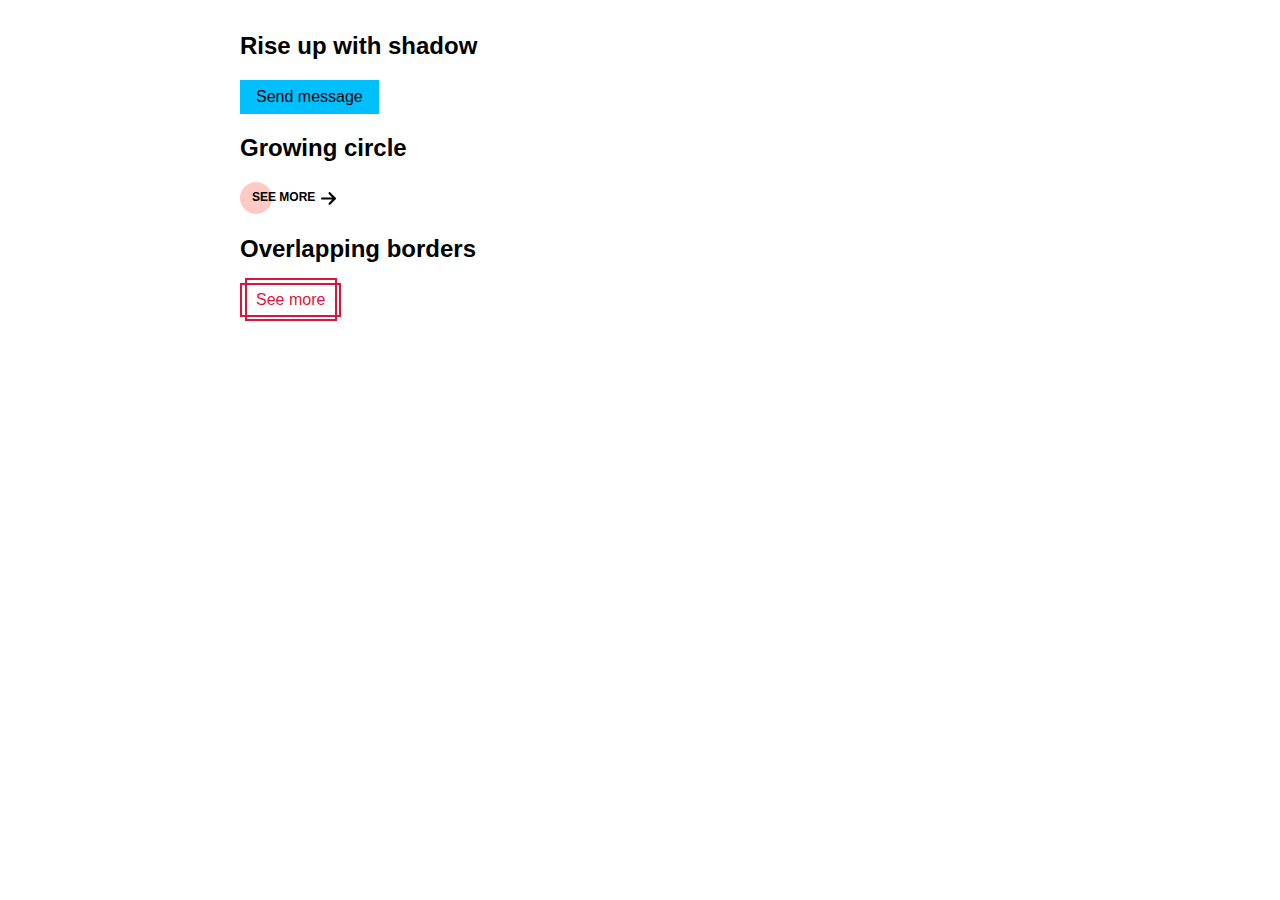
==== buttons/index.html @ a0e45aa9 "Add three button variants" ====
<!DOCTYPE html>
<html lang="en">
<head>
  <meta charset="UTF-8">
  <meta http-equiv="X-UA-Compatible" content="IE=edge">
  <meta name="viewport" content="width=device-width, initial-scale=1.0">
  <title>Buttons</title>

  <link rel="stylesheet" href="style.css">
</head>
<body>
  <h2>Rise up with shadow</h2>
  
  <div class="row box-shadow">
    <button>Send message</button>
  </div>

  <h2>Growing circle</h2>
  
  <div class="row growing-circle">
    <button>
      <span>See more</span>
      <img src="assets/arrow-right-solid.svg" alt="">
    </button>
  </div>

  <h2>Overlapping borders</h2>
  
  <div class="row overlapping-borders">
    <button>
      See more
    </button>
  </div>
</body>
</html>
---- buttons/style.css ----
*,
*::before,
*::after {
  box-sizing: border-box;
}

body {
  margin: 2rem auto;
  max-width: 800px;
}

body,
button {
  font-family: 'Segoe UI', Arial, Helvetica, sans-serif;
  font-size: 1rem;
}

a {
  color: black;
  display: inline-block;
  text-decoration: none;
}

button {
  cursor: pointer;
}

.row {
  display: flex;
  gap: 2rem;
}

.box-shadow a,
.box-shadow button {
  background-color: deepskyblue;
  border: 0;
  box-shadow: 0 0 0 black;
  margin: 0;
  padding: 0.5rem 1rem;
  transition: box-shadow 0.2s ease-in, translate 0.2s ease-in;
}

.box-shadow a:hover,
.box-shadow button:hover {
  box-shadow: 3px 3px 7px rgba(108, 130, 136, 0.794);
  translate: -2px -2px;
}

.growing-circle a,
.growing-circle button {
  background-color: transparent;
  border: 0;
  display: flex;
  font-size: 0.75rem;
  font-weight: bold;
  padding: 0.5rem;
  padding-left: 0.75rem;
  position: relative;
  text-transform: uppercase;
}

.growing-circle a::before,
.growing-circle button::before {
  background-color: rgb(255, 202, 196);
  border-radius: 100px;
  content: "";
  position: absolute;
  top: 0;
  left: 0;
  padding: 1rem;
  width: 0;
  z-index: -1;
  transition: width 0.2s ease-in;
}

.growing-circle img {
  margin-left: 0.35rem;
  width: 15px;
  transition: margin-left 0.3s ease-in;
}

.growing-circle a:hover img,
.growing-circle button:hover img {
  margin-left: 0.5rem;
}

.growing-circle a:hover::before,
.growing-circle button:hover::before {
  width: calc(100% + 0.25rem);
}

.overlapping-borders a,
.overlapping-borders button {
  background-color: white;
  border: 0;
  color: crimson;
  padding: 0.5rem 1rem;
  position: relative;
}

/* Vertical border */
.overlapping-borders a::before,
.overlapping-borders button::before {
  content: "";
  border: 2px solid crimson;
  position: absolute;
  top: -0.3rem;
  left: 0.3rem;
  height: calc(100% + 0.6rem);
  width: calc(100% - 0.6rem);
  transition: 
    left 0.2s ease-in,
    width 0.2s ease-in;
}

/* Horizontal border */
.overlapping-borders a::after,
.overlapping-borders button::after {
  content: "";
  border: 2px solid crimson;
  position: absolute;
  top: 0;
  left: 0;
  height: 100%;
  width: 100%;
  transition: 
    top 0.2s ease-in,
    height 0.2s ease-in;
}

.overlapping-borders a:hover::before,
.overlapping-borders button:hover::before {
  left: 0;
  width: 100%;
}

.overlapping-borders a:hover::after,
.overlapping-borders button:hover::after {
  top: -0.3rem;
  height: calc(100% + 0.6rem);
}
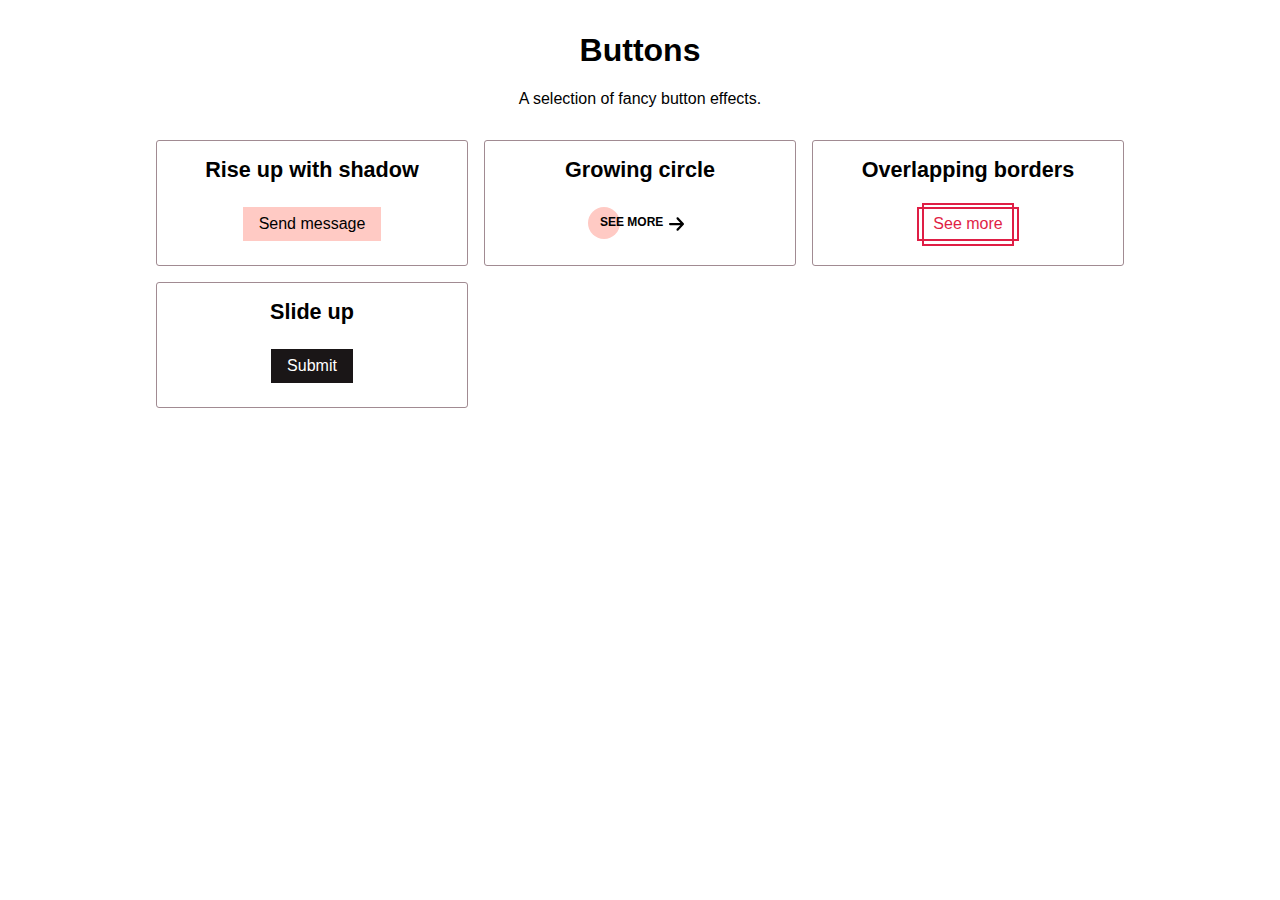
==== commit ab036602: "Add slide up button, add active state effects to rise up and overlapping borders buttons" ====
--- a/buttons/index.html
+++ b/buttons/index.html
@@ -9,27 +9,53 @@
   <link rel="stylesheet" href="style.css">
 </head>
 <body>
-  <h2>Rise up with shadow</h2>
+  <header class="page-header">
+    <h1>Buttons</h1>
+
+    <p>
+      A selection of fancy button effects.
+    </p>
+  </header>
+
+  <div class="panel-grid">
+    <div class="panel">
+      <h2 class="panel-heading">Rise up with shadow</h2>
+      
+      <div class="btn-container">
+        <button class="box-shadow">Send message</button>
+      </div>
+    </div>
   
-  <div class="row box-shadow">
-    <button>Send message</button>
-  </div>
-
-  <h2>Growing circle</h2>
+    <div class="panel">
+      <h2 class="panel-heading">Growing circle</h2>
+      
+      <div class="btn-container">
+        <button class="growing-circle">
+          <span>See more</span>
+          <img src="assets/arrow-right-solid.svg" alt="">
+        </button>
+      </div>
+    </div>
   
-  <div class="row growing-circle">
-    <button>
-      <span>See more</span>
-      <img src="assets/arrow-right-solid.svg" alt="">
-    </button>
-  </div>
-
-  <h2>Overlapping borders</h2>
+    <div class="panel">
+      <h2 class="panel-heading">Overlapping borders</h2>
+      
+      <div class="btn-container">
+        <button class="overlapping-borders">
+          See more
+        </button>
+      </div>
+    </div>
   
-  <div class="row overlapping-borders">
-    <button>
-      See more
-    </button>
+    <div class="panel">
+      <h2 class="panel-heading">Slide up</h2>
+      
+      <div class="btn-container">
+        <button class="slide-up">
+          Submit
+        </button>
+      </div>
+    </div>
   </div>
 </body>
 </html>--- a/buttons/style.css
+++ b/buttons/style.css
@@ -1,3 +1,11 @@
+:root {
+  --c-crimson: #df1e45;
+  --c-pink: #ffcac4;
+  --c-mid-pink: #f7a298;
+  --c-pink-grey: #886c75ca;
+  --c-off-black: #1a1617;
+}
+
 *,
 *::before,
 *::after {
@@ -6,7 +14,8 @@
 
 body {
   margin: 2rem auto;
-  max-width: 800px;
+  max-width: 1000px;
+  padding: 0 1rem;
 }
 
 body,
@@ -15,39 +24,64 @@
   font-size: 1rem;
 }
 
-a {
-  color: black;
-  display: inline-block;
-  text-decoration: none;
-}
-
 button {
   cursor: pointer;
 }
 
-.row {
+.page-header {
+  margin-bottom: 2rem;
+  text-align: center;
+}
+
+.panel-grid {
+  display: grid;
+  grid-template-columns: repeat(
+    auto-fit, 
+    minmax(15rem, 1fr)
+  );
+  gap: 1rem;
+  text-align: center;
+}
+
+.panel {
+  border: 1px solid var(--c-pink-grey);
+  border-radius: 3px;
+  padding: 1rem 1rem 1.5rem;
+}
+
+.panel-heading {
+  font-size: 1.35rem;
+  margin: 0 auto 1.5rem;
+}
+
+.btn-container {
   display: flex;
-  gap: 2rem;
-}
-
-.box-shadow a,
-.box-shadow button {
-  background-color: deepskyblue;
+  justify-content: center;
+}
+
+.box-shadow {
+  background-color: var(--c-pink);
   border: 0;
   box-shadow: 0 0 0 black;
   margin: 0;
   padding: 0.5rem 1rem;
-  transition: box-shadow 0.2s ease-in, translate 0.2s ease-in;
-}
-
-.box-shadow a:hover,
-.box-shadow button:hover {
-  box-shadow: 3px 3px 7px rgba(108, 130, 136, 0.794);
+  position: relative;
+  transition: 
+    background-color 0.05s ease-in,
+    box-shadow 0.2s ease-in, 
+    translate 0.2s ease-in;
+}
+
+.box-shadow:hover {
+  box-shadow: 3px 3px 7px var(--c-pink-grey);
   translate: -2px -2px;
 }
 
-.growing-circle a,
-.growing-circle button {
+.box-shadow:active {
+  background-color: var(--c-mid-pink);
+}
+
+.growing-circle {
   background-color: transparent;
   border: 0;
   display: flex;
@@ -59,9 +93,8 @@
   text-transform: uppercase;
 }
 
-.growing-circle a::before,
-.growing-circle button::before {
-  background-color: rgb(255, 202, 196);
+.growing-circle::before {
+  background-color: #ffcac4;
   border-radius: 100px;
   content: "";
   position: absolute;
@@ -79,30 +112,30 @@
   transition: margin-left 0.3s ease-in;
 }
 
-.growing-circle a:hover img,
-.growing-circle button:hover img {
+.growing-circle:hover img {
   margin-left: 0.5rem;
 }
 
-.growing-circle a:hover::before,
-.growing-circle button:hover::before {
+.growing-circle:hover::before {
   width: calc(100% + 0.25rem);
 }
 
-.overlapping-borders a,
-.overlapping-borders button {
+.overlapping-borders {
   background-color: white;
   border: 0;
-  color: crimson;
+  color: var(--c-crimson);
+  margin-top: 0;
   padding: 0.5rem 1rem;
   position: relative;
+  transition: 
+    margin 0.05s ease-in,
+    padding 0.05s ease-in;
 }
 
 /* Vertical border */
-.overlapping-borders a::before,
-.overlapping-borders button::before {
-  content: "";
-  border: 2px solid crimson;
+.overlapping-borders::before {
+  content: "";
+  border: 2px solid var(--c-crimson);
   position: absolute;
   top: -0.3rem;
   left: 0.3rem;
@@ -114,10 +147,9 @@
 }
 
 /* Horizontal border */
-.overlapping-borders a::after,
-.overlapping-borders button::after {
-  content: "";
-  border: 2px solid crimson;
+.overlapping-borders::after {
+  content: "";
+  border: 2px solid var(--c-crimson);
   position: absolute;
   top: 0;
   left: 0;
@@ -128,14 +160,52 @@
     height 0.2s ease-in;
 }
 
-.overlapping-borders a:hover::before,
-.overlapping-borders button:hover::before {
-  left: 0;
-  width: 100%;
-}
-
-.overlapping-borders a:hover::after,
-.overlapping-borders button:hover::after {
+.overlapping-borders:hover::before {
+  left: 0;
+  width: 100%;
+}
+
+.overlapping-borders:hover::after {
   top: -0.3rem;
   height: calc(100% + 0.6rem);
+}
+
+.overlapping-borders:active {
+  margin-top: 0.1rem;
+  padding: 0.4rem 0.8rem;
+}
+
+.slide-up {
+  border: 0;
+  color: white;
+  padding: 0.5rem 1rem;
+  position: relative;
+  z-index: 10;
+}
+
+.slide-up::before {
+  background-color: var(--c-off-black);
+  content: "";
+  position: absolute;
+  top: 0;
+  left: 0;
+  height: 100%;
+  width: 100%;
+  z-index: -10;
+}
+
+.slide-up::after {
+  background-color: var(--c-crimson);
+  content: "";
+  position: absolute;
+  bottom: 0;
+  left: 0;
+  height: 0;
+  width: 100%;
+  z-index: -1;
+  transition: height 0.25s ease-in;
+}
+
+.slide-up:hover::after {
+  height: 100%;
 }